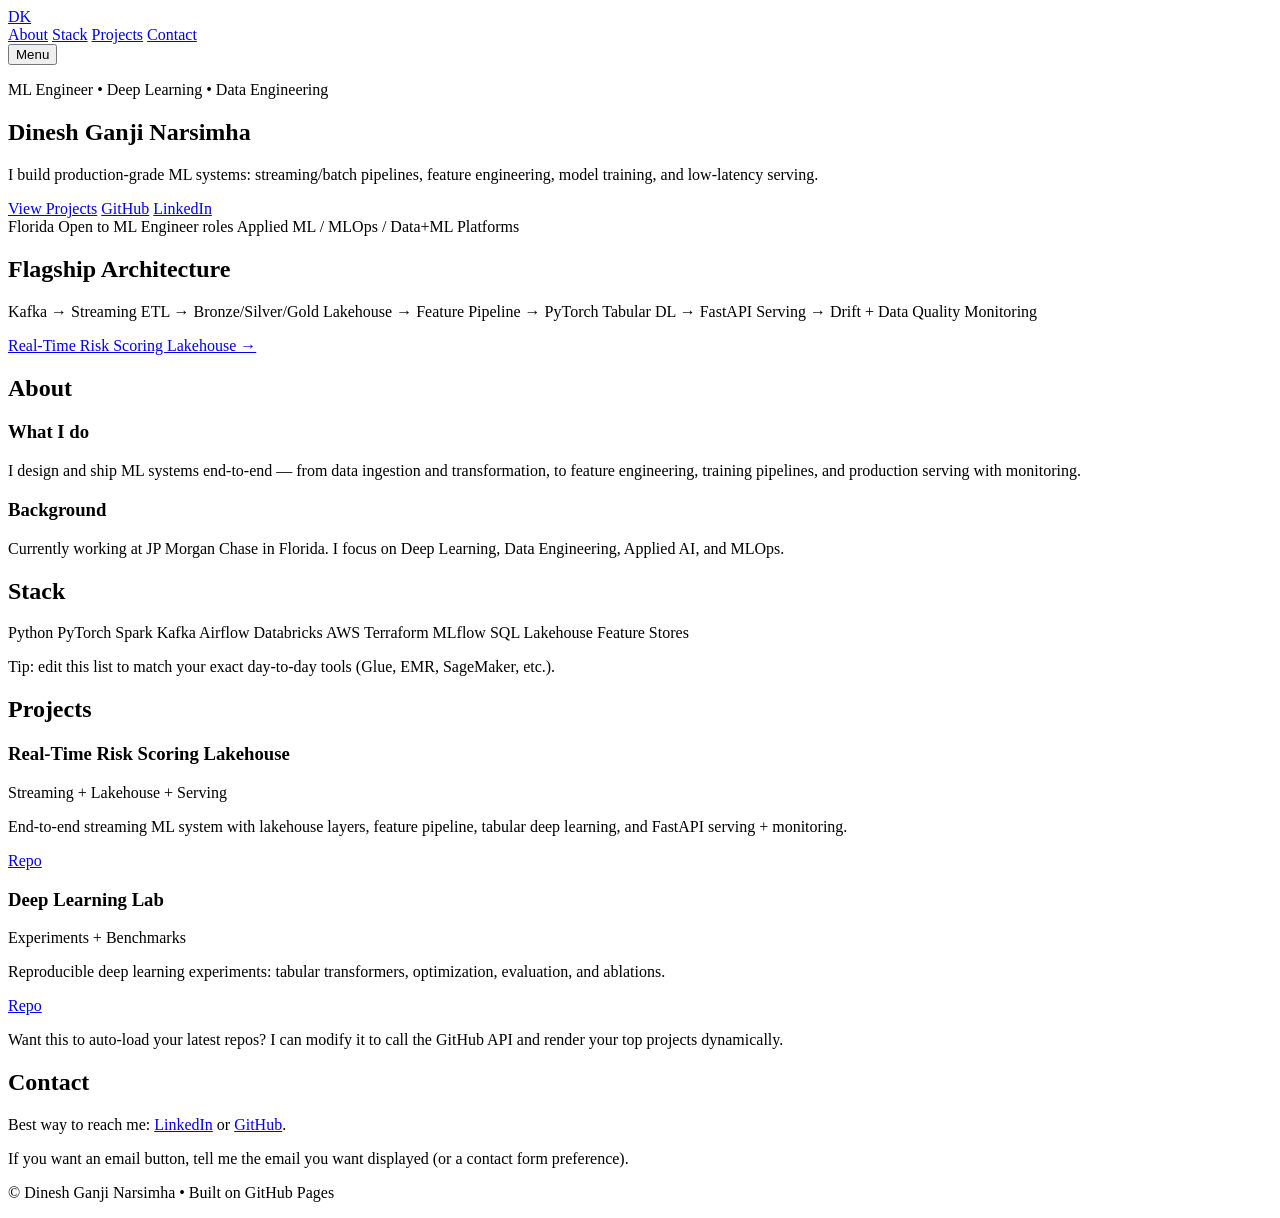
==== index.html @ b4df7112 "Create index.html for portfolio site Initial HTML structure for personal portfolio website." ====
<!doctype html>
<html lang="en">
<head>
  <meta charset="utf-8" />
  <meta name="viewport" content="width=device-width,initial-scale=1" />
  <title>Dinesh Ganji Narsimha | ML Engineer</title>
  <meta name="description" content="ML Engineer (Deep Learning + Data Engineering). Production-grade ML systems: streaming/batch pipelines, feature engineering, training, and low-latency serving." />

  <link rel="preconnect" href="https://fonts.googleapis.com">
  <link rel="preconnect" href="https://fonts.gstatic.com" crossorigin>
  <link href="https://fonts.googleapis.com/css2?family=Inter:wght@400;500;600;700&display=swap" rel="stylesheet">

  <link rel="stylesheet" href="styles.css" />
</head>

<body>
  <header class="container header">
    <a class="logo" href="#top">DK</a>

    <nav class="nav" aria-label="Primary">
      <a href="#about">About</a>
      <a href="#skills">Stack</a>
      <a href="#projects">Projects</a>
      <a href="#contact">Contact</a>
    </nav>

    <button class="btn ghost mobile-menu" type="button" aria-label="Toggle menu">
      Menu
    </button>
  </header>

  <main id="top">
    <section class="container hero">
      <div class="hero-left">
        <p class="eyebrow">ML Engineer • Deep Learning • Data Engineering</p>
        <h1>Dinesh Ganji Narsimha</h1>
        <p class="subhead">
          I build production-grade ML systems: streaming/batch pipelines, feature engineering, model training,
          and low-latency serving.
        </p>

        <div class="cta">
          <a class="btn primary" href="#projects">View Projects</a>
          <a class="btn" href="https://github.com/dineshkgn" target="_blank" rel="noreferrer">GitHub</a>
          <a class="btn" href="https://www.linkedin.com/in/dineshkgn/" target="_blank" rel="noreferrer">LinkedIn</a>
        </div>

        <div class="meta">
          <span class="pill">Florida</span>
          <span class="pill">Open to ML Engineer roles</span>
          <span class="pill">Applied ML / MLOps / Data+ML Platforms</span>
        </div>
      </div>

      <div class="hero-right">
        <div class="card highlight">
          <h2>Flagship Architecture</h2>
          <p class="muted">
            Kafka → Streaming ETL → Bronze/Silver/Gold Lakehouse → Feature Pipeline →
            PyTorch Tabular DL → FastAPI Serving → Drift + Data Quality Monitoring
          </p>
          <a class="link"
             href="https://github.com/dineshkgn/real-time-risk-scoring-lakehouse"
             target="_blank" rel="noreferrer">
            Real-Time Risk Scoring Lakehouse →
          </a>
        </div>
      </div>
    </section>

    <section id="about" class="container section">
      <h2>About</h2>
      <div class="grid-2">
        <div class="card">
          <h3>What I do</h3>
          <p>
            I design and ship ML systems end-to-end — from data ingestion and transformation,
            to feature engineering, training pipelines, and production serving with monitoring.
          </p>
        </div>
        <div class="card">
          <h3>Background</h3>
          <p>
            Currently working at JP Morgan Chase in Florida. I focus on Deep Learning, Data Engineering,
            Applied AI, and MLOps.
          </p>
        </div>
      </div>
    </section>

    <section id="skills" class="container section">
      <h2>Stack</h2>

      <div class="card">
        <div class="chips">
          <span class="chip">Python</span>
          <span class="chip">PyTorch</span>
          <span class="chip">Spark</span>
          <span class="chip">Kafka</span>
          <span class="chip">Airflow</span>
          <span class="chip">Databricks</span>
          <span class="chip">AWS</span>
          <span class="chip">Terraform</span>
          <span class="chip">MLflow</span>
          <span class="chip">SQL</span>
          <span class="chip">Lakehouse</span>
          <span class="chip">Feature Stores</span>
        </div>

        <p class="muted small">
          Tip: edit this list to match your exact day-to-day tools (Glue, EMR, SageMaker, etc.).
        </p>
      </div>
    </section>

    <section id="projects" class="container section">
      <h2>Projects</h2>

      <div class="grid-2">
        <article class="card project">
          <div class="project-top">
            <h3>Real-Time Risk Scoring Lakehouse</h3>
            <span class="pill">Streaming + Lakehouse + Serving</span>
          </div>
          <p class="muted">
            End-to-end streaming ML system with lakehouse layers, feature pipeline,
            tabular deep learning, and FastAPI serving + monitoring.
          </p>
          <div class="project-links">
            <a class="btn small" href="https://github.com/dineshkgn/real-time-risk-scoring-lakehouse" target="_blank" rel="noreferrer">
              Repo
            </a>
          </div>
        </article>

        <article class="card project">
          <div class="project-top">
            <h3>Deep Learning Lab</h3>
            <span class="pill">Experiments + Benchmarks</span>
          </div>
          <p class="muted">
            Reproducible deep learning experiments: tabular transformers, optimization,
            evaluation, and ablations.
          </p>
          <div class="project-links">
            <a class="btn small" href="https://github.com/dineshkgn/deep-learning-lab" target="_blank" rel="noreferrer">
              Repo
            </a>
          </div>
        </article>
      </div>

      <div class="card subtle">
        <p class="muted">
          Want this to auto-load your latest repos? I can modify it to call the GitHub API and render your top projects dynamically.
        </p>
      </div>
    </section>

    <section id="contact" class="container section">
      <h2>Contact</h2>
      <div class="card">
        <p>
          Best way to reach me:
          <a class="link" href="https://www.linkedin.com/in/dineshkgn/" target="_blank" rel="noreferrer">LinkedIn</a>
          or
          <a class="link" href="https://github.com/dineshkgn" target="_blank" rel="noreferrer">GitHub</a>.
        </p>
        <p class="muted small">
          If you want an email button, tell me the email you want displayed (or a contact form preference).
        </p>
      </div>
    </section>
  </main>

  <footer class="container footer">
    <p class="muted small">© <span id="year"></span> Dinesh Ganji Narsimha • Built on GitHub Pages</p>
  </footer>

  <script src="script.js"></script>
</body>
</html>
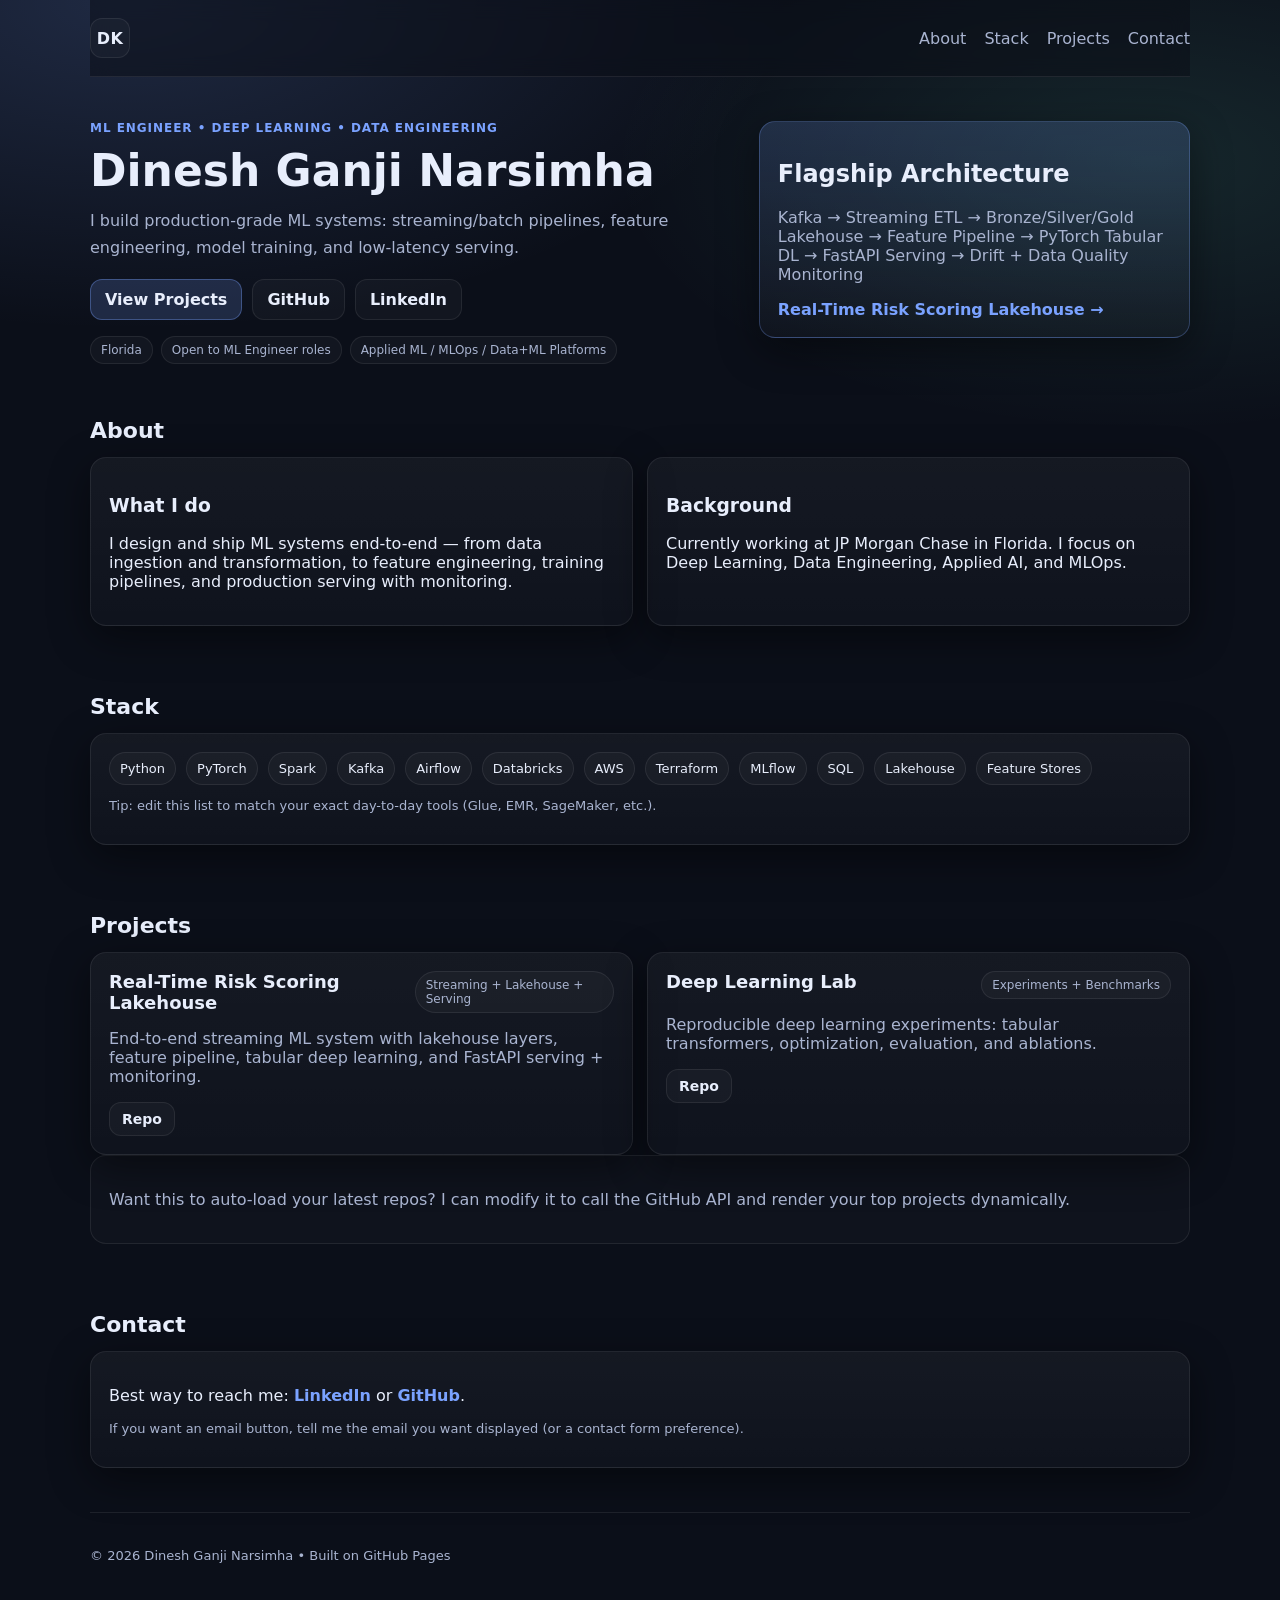
==== commit ff1c6059: "Fix formatting issues in index.html" ====
--- a/index.html
+++ b/index.html
@@ -9,7 +9,7 @@
   <link rel="preconnect" href="https://fonts.googleapis.com">
   <link rel="preconnect" href="https://fonts.gstatic.com" crossorigin>
   <link href="https://fonts.googleapis.com/css2?family=Inter:wght@400;500;600;700&display=swap" rel="stylesheet">
-
+ 
   <link rel="stylesheet" href="styles.css" />
 </head>
 
--- a/styles.css
+++ b/styles.css
@@ -0,0 +1,196 @@
+:root{
+  --bg:#0b0f19;
+  --panel:#11172a;
+  --panel2:#0f1526;
+  --text:#e8eefc;
+  --muted:#a9b4d0;
+  --brand:#7aa2ff;
+  --border:rgba(255,255,255,.08);
+  --shadow: 0 12px 40px rgba(0,0,0,.45);
+  --radius:16px;
+}
+
+*{ box-sizing:border-box; }
+html{ scroll-behavior:smooth; }
+body{
+  margin:0;
+  font-family: Inter, system-ui, -apple-system, Segoe UI, Roboto, Arial, sans-serif;
+  background: radial-gradient(1200px 600px at 10% 0%, rgba(122,162,255,.18), transparent 55%),
+              radial-gradient(900px 450px at 90% 10%, rgba(120,255,214,.10), transparent 60%),
+              var(--bg);
+  color:var(--text);
+}
+
+a{ color:inherit; text-decoration:none; }
+.container{ width:min(1100px, 92%); margin:0 auto; }
+
+.header{
+  display:flex;
+  align-items:center;
+  justify-content:space-between;
+  padding:18px 0;
+  position:sticky;
+  top:0;
+  backdrop-filter: blur(10px);
+  background: rgba(11,15,25,.55);
+  border-bottom:1px solid var(--border);
+  z-index:10;
+}
+
+.logo{
+  width:40px; height:40px;
+  display:grid; place-items:center;
+  border:1px solid var(--border);
+  border-radius:12px;
+  font-weight:700;
+  letter-spacing:.5px;
+  background: rgba(255,255,255,.03);
+}
+
+.nav{
+  display:flex;
+  gap:18px;
+}
+.nav a{
+  color:var(--muted);
+  font-weight:500;
+}
+.nav a:hover{ color:var(--text); }
+
+.btn{
+  display:inline-flex;
+  align-items:center;
+  justify-content:center;
+  gap:8px;
+  padding:10px 14px;
+  border-radius:12px;
+  border:1px solid var(--border);
+  background: rgba(255,255,255,.03);
+  color:var(--text);
+  font-weight:600;
+  box-shadow: none;
+  transition: transform .12s ease, background .12s ease, border-color .12s ease;
+}
+.btn:hover{
+  transform: translateY(-1px);
+  background: rgba(255,255,255,.06);
+  border-color: rgba(255,255,255,.14);
+}
+.btn.primary{
+  background: rgba(122,162,255,.18);
+  border-color: rgba(122,162,255,.35);
+}
+.btn.ghost{ display:none; }
+.btn.small{ padding:8px 12px; font-size:14px; }
+
+.hero{
+  display:grid;
+  grid-template-columns: 1.2fr .8fr;
+  gap:22px;
+  padding:44px 0 20px;
+}
+.eyebrow{
+  color:var(--brand);
+  font-weight:700;
+  letter-spacing:.08em;
+  text-transform:uppercase;
+  font-size:12px;
+  margin:0 0 12px;
+}
+h1{
+  margin:0 0 12px;
+  font-size:44px;
+  line-height:1.08;
+}
+.subhead{
+  color:var(--muted);
+  margin:0 0 18px;
+  font-size:16px;
+  line-height:1.7;
+}
+
+.cta{ display:flex; gap:10px; flex-wrap:wrap; margin:0 0 16px; }
+
+.meta{ display:flex; gap:8px; flex-wrap:wrap; }
+.pill{
+  font-size:12px;
+  color:var(--muted);
+  padding:6px 10px;
+  border:1px solid var(--border);
+  border-radius:999px;
+  background: rgba(255,255,255,.03);
+}
+
+.section{ padding:34px 0; }
+.section h2{
+  margin:0 0 14px;
+  font-size:22px;
+}
+.card{
+  background: linear-gradient(180deg, rgba(255,255,255,.045), rgba(255,255,255,.02));
+  border:1px solid var(--border);
+  border-radius: var(--radius);
+  padding:18px;
+  box-shadow: var(--shadow);
+}
+.card.subtle{
+  background: rgba(255,255,255,.02);
+  box-shadow:none;
+}
+.card.highlight{
+  background: linear-gradient(180deg, rgba(122,162,255,.18), rgba(255,255,255,.02));
+  border-color: rgba(122,162,255,.28);
+}
+
+.grid-2{
+  display:grid;
+  grid-template-columns: 1fr 1fr;
+  gap:14px;
+}
+
+.project-top{
+  display:flex;
+  align-items:flex-start;
+  justify-content:space-between;
+  gap:10px;
+}
+.project h3{ margin:0; font-size:18px; }
+.project-links{ display:flex; gap:10px; margin-top:14px; }
+
+.muted{ color:var(--muted); }
+.small{ font-size:13px; }
+
+.link{
+  color:var(--brand);
+  font-weight:700;
+}
+.link:hover{ text-decoration: underline; }
+
+.chips{
+  display:flex;
+  flex-wrap:wrap;
+  gap:10px;
+}
+.chip{
+  padding:8px 10px;
+  border-radius:999px;
+  background: rgba(255,255,255,.03);
+  border:1px solid var(--border);
+  font-size:13px;
+  color: var(--text);
+}
+
+.footer{
+  padding:22px 0 40px;
+  border-top:1px solid var(--border);
+  margin-top:10px;
+}
+
+/* Responsive */
+@media (max-width: 860px){
+  .hero{ grid-template-columns: 1fr; }
+  h1{ font-size:36px; }
+  .grid-2{ grid-template-columns: 1fr; }
+  .nav{ display:none; }
+  .btn.ghost{ display:inline-flex; }
+}
